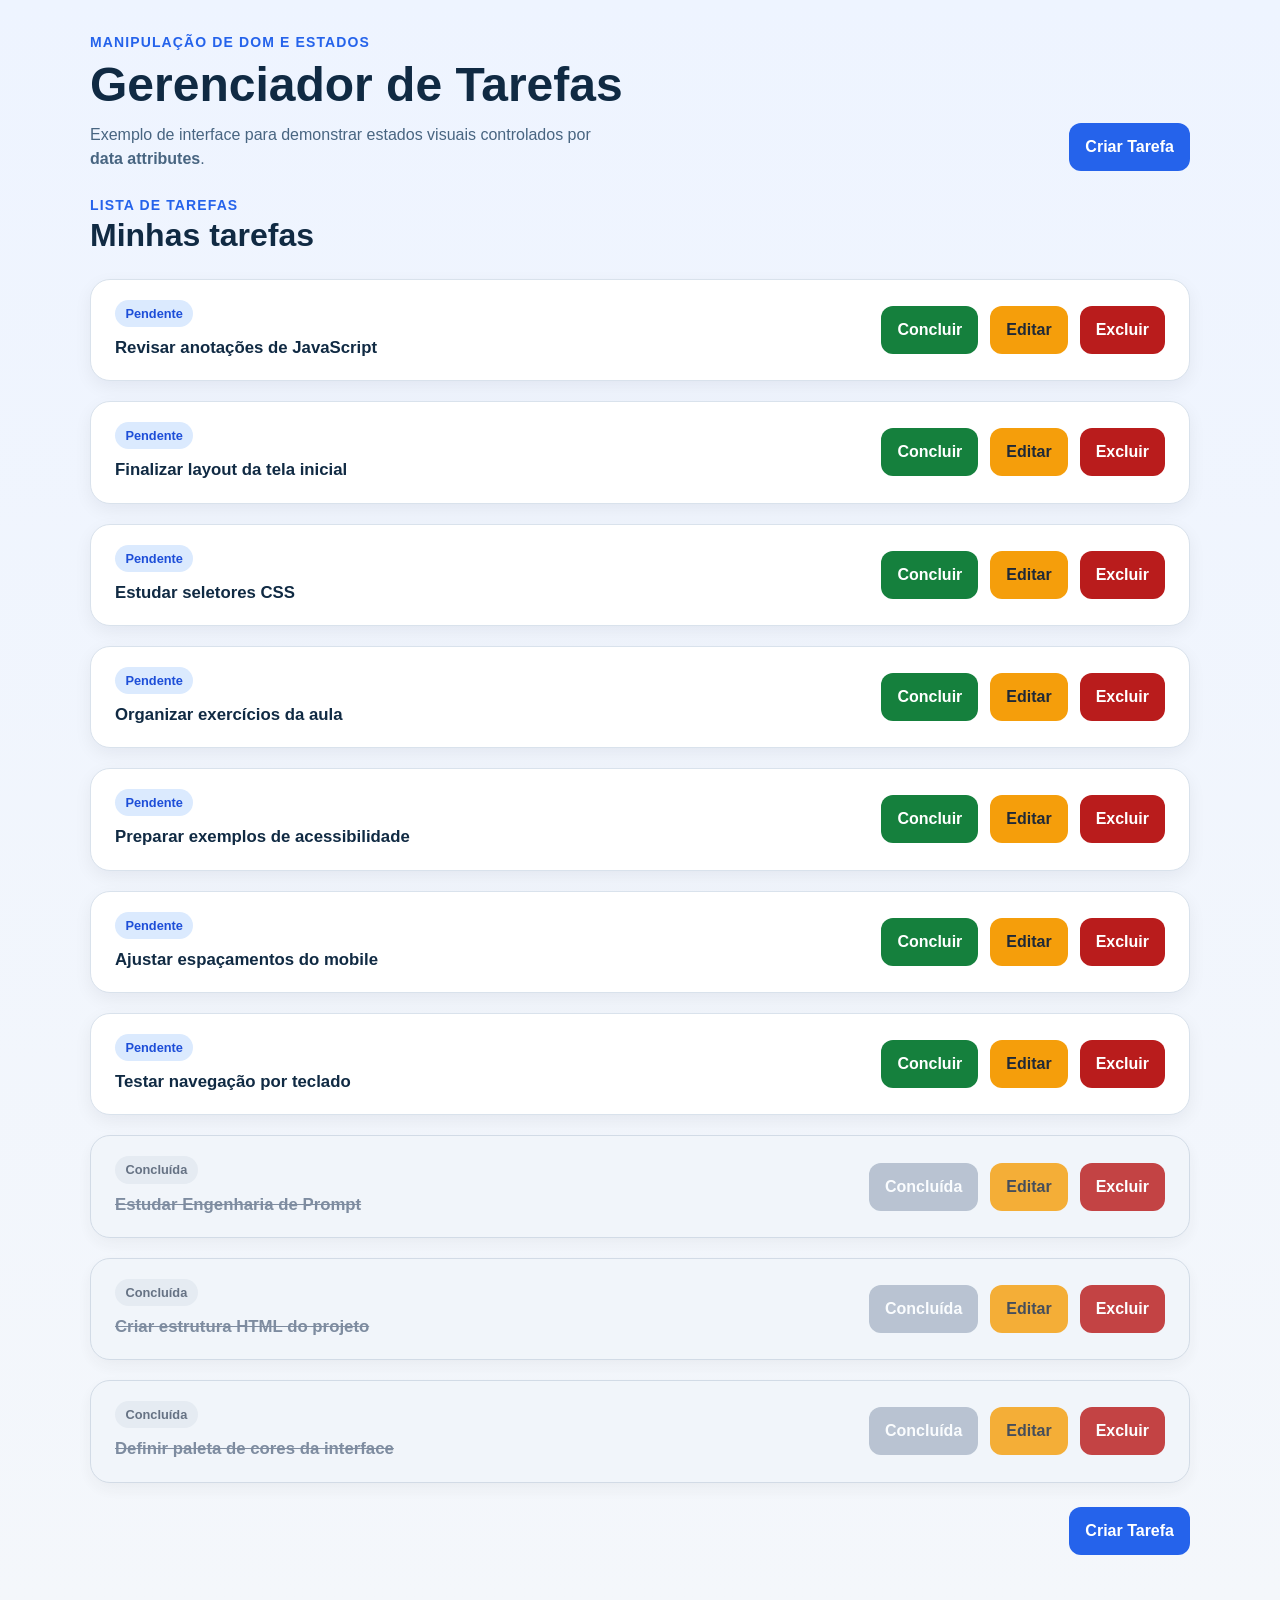
==== index.html @ d2b07baf "first" ====
<!DOCTYPE html>
<html lang="pt-BR">
<head>
    <meta charset="UTF-8" />
    <meta name="viewport" content="width=device-width, initial-scale=1.0" />
    <title>Gerenciador de Tarefas</title>
    <link rel="stylesheet" href="./styles.css" />
</head>
<body>
    <!-- Cabeçalho principal da aplicação -->
    <header class="page-header">
        <div class="container header-content">
            <div>
                <p class="eyebrow">Manipulação de DOM e estados</p>
                <h1>Gerenciador de Tarefas</h1>
                <p class="page-description">
                    Exemplo de interface para demonstrar estados visuais controlados por
                    <strong>data attributes</strong>.
                </p>
            </div>

            <a class="btn btn-primary create-task-link" href="./create.html" aria-label="Criar nova tarefa">
                Criar Tarefa
            </a>
        </div>
    </header>

    <main>
        <section class="task-section" aria-labelledby="task-list-title">
            <div class="container">
                <div class="section-header">
                    <div>
                        <p class="section-eyebrow">Lista de tarefas</p>
                        <h2 id="task-list-title">Minhas tarefas</h2>
                    </div>
                </div>

                <!-- Lista semântica de tarefas -->
                <div
                    class="task-list"
                    role="list"
                    aria-label="Lista de tarefas cadastradas"
                >
                    <article
                        class="task-card"
                        role="listitem"
                        data-id="20260317080001"
                        data-status="pending"
                        aria-label="Tarefa pendente: Revisar anotações de JavaScript"
                    >
                        <div class="task-content">
                            <p class="task-status-badge" aria-hidden="true">Pendente</p>
                            <p class="task-description">Revisar anotações de JavaScript</p>
                        </div>

                        <div class="task-actions" aria-label="Ações da tarefa Revisar anotações de JavaScript">
                            <button
                                type="button"
                                class="btn btn-success"
                                onclick="concludeTask('20260317080001')"
                                aria-label="Concluir tarefa: Revisar anotações de JavaScript"
                            >
                                Concluir
                            </button>

                            <a
                                href="./edit.html?task=20260317080001"
                                class="btn btn-warning"
                                aria-label="Editar tarefa: Revisar anotações de JavaScript"
                            >
                                Editar
                            </a>

                            <button
                                type="button"
                                class="btn btn-danger"
                                onclick="deleteTask('20260317080001')"
                                aria-label="Excluir tarefa: Revisar anotações de JavaScript"
                            >
                                Excluir
                            </button>
                        </div>
                    </article>

                    <article
                        class="task-card"
                        role="listitem"
                        data-id="20260317081502"
                        data-status="pending"
                        aria-label="Tarefa pendente: Finalizar layout da tela inicial"
                    >
                        <div class="task-content">
                            <p class="task-status-badge" aria-hidden="true">Pendente</p>
                            <p class="task-description">Finalizar layout da tela inicial</p>
                        </div>

                        <div class="task-actions" aria-label="Ações da tarefa Finalizar layout da tela inicial">
                            <button
                                type="button"
                                class="btn btn-success"
                                onclick="concludeTask('20260317081502')"
                                aria-label="Concluir tarefa: Finalizar layout da tela inicial"
                            >
                                Concluir
                            </button>

                            <a
                                href="./edit.html?task=20260317081502"
                                class="btn btn-warning"
                                aria-label="Editar tarefa: Finalizar layout da tela inicial"
                            >
                                Editar
                            </a>

                            <button
                                type="button"
                                class="btn btn-danger"
                                onclick="deleteTask('20260317081502')"
                                aria-label="Excluir tarefa: Finalizar layout da tela inicial"
                            >
                                Excluir
                            </button>
                        </div>
                    </article>

                    <article
                        class="task-card"
                        role="listitem"
                        data-id="20260317083003"
                        data-status="pending"
                        aria-label="Tarefa pendente: Estudar seletores CSS"
                    >
                        <div class="task-content">
                            <p class="task-status-badge" aria-hidden="true">Pendente</p>
                            <p class="task-description">Estudar seletores CSS</p>
                        </div>

                        <div class="task-actions" aria-label="Ações da tarefa Estudar seletores CSS">
                            <button
                                type="button"
                                class="btn btn-success"
                                onclick="concludeTask('20260317083003')"
                                aria-label="Concluir tarefa: Estudar seletores CSS"
                            >
                                Concluir
                            </button>

                            <a
                                href="./edit.html?task=20260317083003"
                                class="btn btn-warning"
                                aria-label="Editar tarefa: Estudar seletores CSS"
                            >
                                Editar
                            </a>

                            <button
                                type="button"
                                class="btn btn-danger"
                                onclick="deleteTask('20260317083003')"
                                aria-label="Excluir tarefa: Estudar seletores CSS"
                            >
                                Excluir
                            </button>
                        </div>
                    </article>

                    <article
                        class="task-card"
                        role="listitem"
                        data-id="20260317084504"
                        data-status="pending"
                        aria-label="Tarefa pendente: Organizar exercícios da aula"
                    >
                        <div class="task-content">
                            <p class="task-status-badge" aria-hidden="true">Pendente</p>
                            <p class="task-description">Organizar exercícios da aula</p>
                        </div>

                        <div class="task-actions" aria-label="Ações da tarefa Organizar exercícios da aula">
                            <button
                                type="button"
                                class="btn btn-success"
                                onclick="concludeTask('20260317084504')"
                                aria-label="Concluir tarefa: Organizar exercícios da aula"
                            >
                                Concluir
                            </button>

                            <a
                                href="./edit.html?task=20260317084504"
                                class="btn btn-warning"
                                aria-label="Editar tarefa: Organizar exercícios da aula"
                            >
                                Editar
                            </a>

                            <button
                                type="button"
                                class="btn btn-danger"
                                onclick="deleteTask('20260317084504')"
                                aria-label="Excluir tarefa: Organizar exercícios da aula"
                            >
                                Excluir
                            </button>
                        </div>
                    </article>

                    <article
                        class="task-card"
                        role="listitem"
                        data-id="20260317090005"
                        data-status="pending"
                        aria-label="Tarefa pendente: Preparar exemplos de acessibilidade"
                    >
                        <div class="task-content">
                            <p class="task-status-badge" aria-hidden="true">Pendente</p>
                            <p class="task-description">Preparar exemplos de acessibilidade</p>
                        </div>

                        <div class="task-actions" aria-label="Ações da tarefa Preparar exemplos de acessibilidade">
                            <button
                                type="button"
                                class="btn btn-success"
                                onclick="concludeTask('20260317090005')"
                                aria-label="Concluir tarefa: Preparar exemplos de acessibilidade"
                            >
                                Concluir
                            </button>

                            <a
                                href="./edit.html?task=20260317090005"
                                class="btn btn-warning"
                                aria-label="Editar tarefa: Preparar exemplos de acessibilidade"
                            >
                                Editar
                            </a>

                            <button
                                type="button"
                                class="btn btn-danger"
                                onclick="deleteTask('20260317090005')"
                                aria-label="Excluir tarefa: Preparar exemplos de acessibilidade"
                            >
                                Excluir
                            </button>
                        </div>
                    </article>

                    <article
                        class="task-card"
                        role="listitem"
                        data-id="20260317091506"
                        data-status="pending"
                        aria-label="Tarefa pendente: Ajustar espaçamentos do mobile"
                    >
                        <div class="task-content">
                            <p class="task-status-badge" aria-hidden="true">Pendente</p>
                            <p class="task-description">Ajustar espaçamentos do mobile</p>
                        </div>

                        <div class="task-actions" aria-label="Ações da tarefa Ajustar espaçamentos do mobile">
                            <button
                                type="button"
                                class="btn btn-success"
                                onclick="concludeTask('20260317091506')"
                                aria-label="Concluir tarefa: Ajustar espaçamentos do mobile"
                            >
                                Concluir
                            </button>

                            <a
                                href="./edit.html?task=20260317091506"
                                class="btn btn-warning"
                                aria-label="Editar tarefa: Ajustar espaçamentos do mobile"
                            >
                                Editar
                            </a>

                            <button
                                type="button"
                                class="btn btn-danger"
                                onclick="deleteTask('20260317091506')"
                                aria-label="Excluir tarefa: Ajustar espaçamentos do mobile"
                            >
                                Excluir
                            </button>
                        </div>
                    </article>

                    <article
                        class="task-card"
                        role="listitem"
                        data-id="20260317093007"
                        data-status="pending"
                        aria-label="Tarefa pendente: Testar navegação por teclado"
                    >
                        <div class="task-content">
                            <p class="task-status-badge" aria-hidden="true">Pendente</p>
                            <p class="task-description">Testar navegação por teclado</p>
                        </div>

                        <div class="task-actions" aria-label="Ações da tarefa Testar navegação por teclado">
                            <button
                                type="button"
                                class="btn btn-success"
                                onclick="concludeTask('20260317093007')"
                                aria-label="Concluir tarefa: Testar navegação por teclado"
                            >
                                Concluir
                            </button>

                            <a
                                href="./edit.html?task=20260317093007"
                                class="btn btn-warning"
                                aria-label="Editar tarefa: Testar navegação por teclado"
                            >
                                Editar
                            </a>

                            <button
                                type="button"
                                class="btn btn-danger"
                                onclick="deleteTask('20260317093007')"
                                aria-label="Excluir tarefa: Testar navegação por teclado"
                            >
                                Excluir
                            </button>
                        </div>
                    </article>

                    <article
                        class="task-card"
                        role="listitem"
                        data-id="20260317094508"
                        data-status="done"
                        aria-label="Tarefa concluída: Estudar Engenharia de Prompt"
                    >
                        <div class="task-content">
                            <p class="task-status-badge" aria-hidden="true">Concluída</p>
                            <p class="task-description">Estudar Engenharia de Prompt</p>
                        </div>

                        <div class="task-actions" aria-label="Ações da tarefa Estudar Engenharia de Prompt">
                            <button
                                type="button"
                                class="btn btn-success"
                                disabled
                                aria-label="Tarefa já concluída: Estudar Engenharia de Prompt"
                            >
                                Concluída
                            </button>

                            <a
                                href="./edit.html?task=20260317094508"
                                class="btn btn-warning"
                                aria-label="Editar tarefa: Estudar Engenharia de Prompt"
                            >
                                Editar
                            </a>

                            <button
                                type="button"
                                class="btn btn-danger"
                                onclick="deleteTask('20260317094508')"
                                aria-label="Excluir tarefa: Estudar Engenharia de Prompt"
                            >
                                Excluir
                            </button>
                        </div>
                    </article>

                    <article
                        class="task-card"
                        role="listitem"
                        data-id="20260317100009"
                        data-status="done"
                        aria-label="Tarefa concluída: Criar estrutura HTML do projeto"
                    >
                        <div class="task-content">
                            <p class="task-status-badge" aria-hidden="true">Concluída</p>
                            <p class="task-description">Criar estrutura HTML do projeto</p>
                        </div>

                        <div class="task-actions" aria-label="Ações da tarefa Criar estrutura HTML do projeto">
                            <button
                                type="button"
                                class="btn btn-success"
                                disabled
                                aria-label="Tarefa já concluída: Criar estrutura HTML do projeto"
                            >
                                Concluída
                            </button>

                            <a
                                href="./edit.html?task=20260317100009"
                                class="btn btn-warning"
                                aria-label="Editar tarefa: Criar estrutura HTML do projeto"
                            >
                                Editar
                            </a>

                            <button
                                type="button"
                                class="btn btn-danger"
                                onclick="deleteTask('20260317100009')"
                                aria-label="Excluir tarefa: Criar estrutura HTML do projeto"
                            >
                                Excluir
                            </button>
                        </div>
                    </article>

                    <article
                        class="task-card"
                        role="listitem"
                        data-id="20260317101510"
                        data-status="done"
                        aria-label="Tarefa concluída: Definir paleta de cores da interface"
                    >
                        <div class="task-content">
                            <p class="task-status-badge" aria-hidden="true">Concluída</p>
                            <p class="task-description">Definir paleta de cores da interface</p>
                        </div>

                        <div class="task-actions" aria-label="Ações da tarefa Definir paleta de cores da interface">
                            <button
                                type="button"
                                class="btn btn-success"
                                disabled
                                aria-label="Tarefa já concluída: Definir paleta de cores da interface"
                            >
                                Concluída
                            </button>

                            <a
                                href="./edit.html?task=20260317101510"
                                class="btn btn-warning"
                                aria-label="Editar tarefa: Definir paleta de cores da interface"
                            >
                                Editar
                            </a>

                            <button
                                type="button"
                                class="btn btn-danger"
                                onclick="deleteTask('20260317101510')"
                                aria-label="Excluir tarefa: Definir paleta de cores da interface"
                            >
                                Excluir
                            </button>
                        </div>
                    </article>
                </div>

                <div class="section-footer">
                    <a class="btn btn-primary create-task-link footer-link" href="./create.html" aria-label="Criar nova tarefa">
                        Criar Tarefa
                    </a>
                </div>
            </div>
        </section>
    </main>
</body>
</html>
---- styles.css ----
/* =========================
   Reset moderno
   ========================= */
*,
*::before,
*::after {
    box-sizing: border-box;
}

* {
    margin: 0;
}

html {
    scroll-behavior: smooth;
}

body {
    min-height: 100vh;
    line-height: 1.5;
    -webkit-font-smoothing: antialiased;
    text-rendering: optimizeLegibility;
}

img,
picture,
svg,
video,
canvas {
    display: block;
    max-width: 100%;
}

input,
button,
textarea,
select,
a {
    font: inherit;
}

button {
    border: none;
    background: none;
    cursor: pointer;
}

a {
    text-decoration: none;
}

ul,
ol {
    list-style: none;
    padding: 0;
}

/* =========================
   Variáveis de tema
   ========================= */
:root {
    --color-bg: #f4f7fb;
    --color-surface: #ffffff;
    --color-surface-muted: #f8fafc;
    --color-border: #d9e2ec;
    --color-text: #102a43;
    --color-text-soft: #486581;
    --color-text-muted: #7b8794;

    --color-primary: #2563eb;
    --color-primary-hover: #1d4ed8;

    --color-success: #15803d;
    --color-success-hover: #166534;

    --color-warning: #b45309;
    --color-warning-hover: #92400e;

    --color-danger: #b91c1c;
    --color-danger-hover: #991b1b;

    --color-done-bg: #f1f5f9;
    --color-done-border: #cbd5e1;
    --color-done-text: #64748b;

    --shadow-sm: 0 6px 18px rgba(15, 23, 42, 0.06);
    --shadow-md: 0 12px 28px rgba(15, 23, 42, 0.08);

    --radius-sm: 0.75rem;
    --radius-md: 1rem;
    --radius-lg: 1.25rem;

    --container-width: 1100px;
}

/* =========================
   Base
   ========================= */
body {
    font-family: Arial, Helvetica, sans-serif;
    background: linear-gradient(180deg, #eef4ff 0%, var(--color-bg) 100%);
    color: var(--color-text);
}

.container {
    width: min(100% - 2rem, var(--container-width));
    margin-inline: auto;
}

.page-header {
    padding: 2rem 0 1.5rem;
}

.header-content {
    display: flex;
    flex-direction: column;
    gap: 1rem;
}

.eyebrow,
.section-eyebrow {
    font-size: 0.875rem;
    font-weight: 700;
    letter-spacing: 0.08em;
    text-transform: uppercase;
    color: var(--color-primary);
}

h1 {
    font-size: clamp(2rem, 5vw, 3rem);
    line-height: 1.1;
    margin-top: 0.35rem;
}

h2 {
    font-size: clamp(1.4rem, 4vw, 2rem);
    line-height: 1.2;
}

.page-description {
    margin-top: 0.75rem;
    max-width: 60ch;
    color: var(--color-text-soft);
}

.task-section {
    padding-bottom: 3rem;
}

.section-header {
    margin-bottom: 1.5rem;
}

.task-list {
    display: grid;
    gap: 1rem;
}

.task-card {
    display: flex;
    flex-direction: column;
    gap: 1rem;
    padding: 1rem;
    border: 1px solid var(--color-border);
    border-radius: var(--radius-lg);
    background-color: var(--color-surface);
    box-shadow: var(--shadow-sm);
    transition: transform 0.2s ease, box-shadow 0.2s ease;
}

.task-card:hover {
    transform: translateY(-2px);
    box-shadow: var(--shadow-md);
}

.task-content {
    display: flex;
    flex-direction: column;
    gap: 0.5rem;
}

.task-status-badge {
    align-self: flex-start;
    padding: 0.25rem 0.65rem;
    border-radius: 999px;
    font-size: 0.8rem;
    font-weight: 700;
    background-color: #dbeafe;
    color: #1d4ed8;
}

.task-description {
    font-size: 1rem;
    font-weight: 600;
    color: var(--color-text);
}

.task-actions {
    display: flex;
    flex-wrap: wrap;
    gap: 0.75rem;
}

.btn {
    display: inline-flex;
    align-items: center;
    justify-content: center;
    min-height: 44px;
    padding: 0.75rem 1rem;
    border-radius: var(--radius-sm);
    font-weight: 700;
    transition: background-color 0.2s ease, transform 0.2s ease, opacity 0.2s ease;
}

.btn:hover {
    transform: translateY(-1px);
}

.btn:focus-visible {
    outline: 3px solid rgba(37, 99, 235, 0.28);
    outline-offset: 3px;
}

.btn:disabled {
    cursor: not-allowed;
    opacity: 0.75;
    transform: none;
}

.btn-primary {
    background-color: var(--color-primary);
    color: #ffffff;
}

.btn-primary:hover {
    background-color: var(--color-primary-hover);
}

.btn-success {
    background-color: var(--color-success);
    color: #ffffff;
}

.btn-success:hover {
    background-color: var(--color-success-hover);
}

.btn-warning {
    background-color: #f59e0b;
    color: #1f2937;
}

.btn-warning:hover {
    background-color: var(--color-warning-hover);
    color: #ffffff;
}

.btn-danger {
    background-color: var(--color-danger);
    color: #ffffff;
}

.btn-danger:hover {
    background-color: var(--color-danger-hover);
}

.create-task-link {
    width: fit-content;
}

.section-footer {
    margin-top: 1.5rem;
    display: flex;
    justify-content: center;
}

/* =========================
   Estado visual com data attributes
   ========================= */

/* 
   Este seletor aplica estilos apenas aos cards cujo atributo
   data-status seja exatamente "done".
*/
.task-card[data-status="done"] {
    background-color: var(--color-done-bg);
    border-color: var(--color-done-border);
    opacity: 0.82;
}

/*
   Aqui alteramos a aparência do texto da tarefa concluída.
   O seletor [data-status="done"] permite estilizar com base no estado
   declarado no próprio HTML.
*/
.task-card[data-status="done"] .task-description {
    color: var(--color-done-text);
    text-decoration: line-through;
}

.task-card[data-status="done"] .task-status-badge {
    background-color: #e2e8f0;
    color: #475569;
}

.task-card[data-status="done"] .btn-success {
    background-color: #94a3b8;
    color: #ffffff;
}

/* =========================
   Responsividade
   ========================= */
@media (min-width: 768px) {
    .header-content {
        flex-direction: row;
        align-items: flex-end;
        justify-content: space-between;
    }

    .task-card {
        flex-direction: row;
        align-items: center;
        justify-content: space-between;
        gap: 1.5rem;
        padding: 1.25rem 1.5rem;
    }

    .task-content {
        flex: 1;
    }

    .task-actions {
        justify-content: flex-end;
        flex-shrink: 0;
    }

    .section-footer {
        justify-content: flex-end;
    }
}

@media (min-width: 1024px) {
    .task-list {
        gap: 1.25rem;
    }

    .task-description {
        font-size: 1.05rem;
    }
}
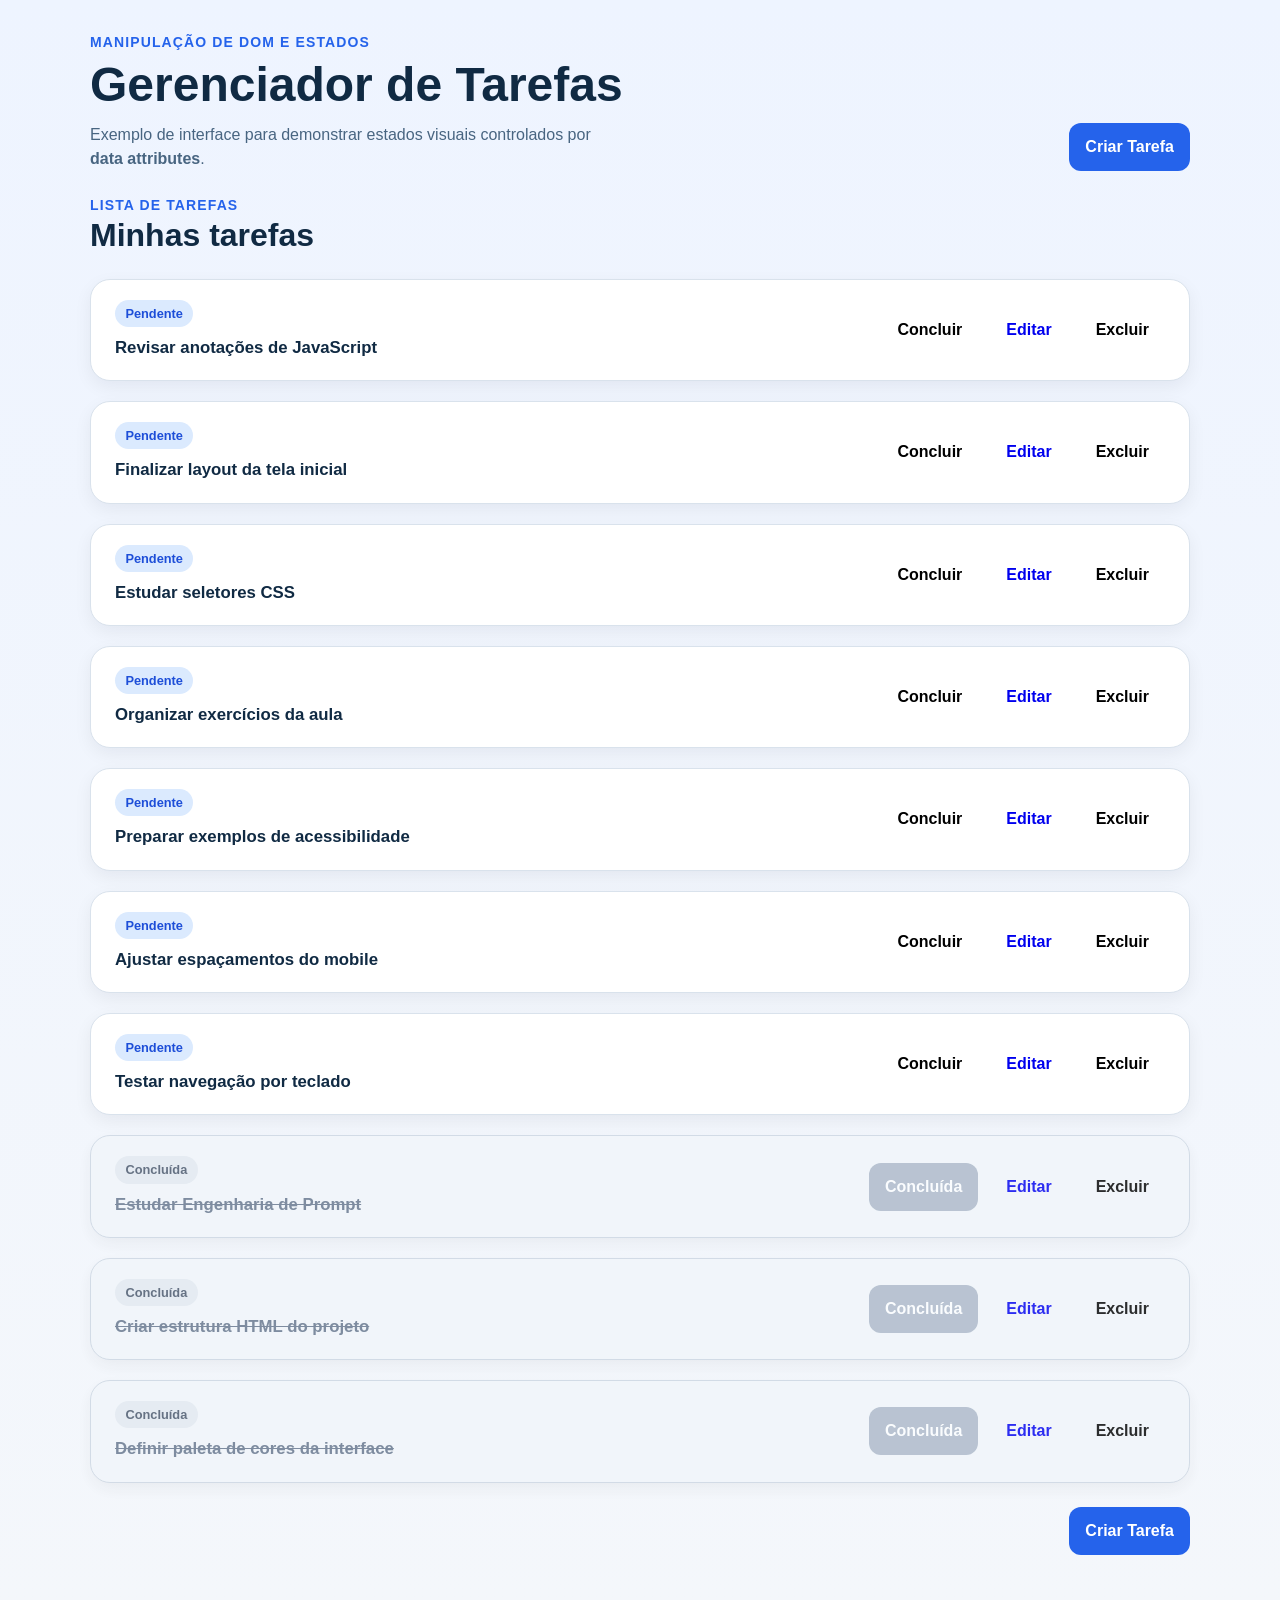
==== commit d371537e: "js" ====
--- a/index.html
+++ b/index.html
@@ -461,4 +461,5 @@
         </section>
     </main>
 </body>
+<script src="./js/helpers.js"></script>
 </html>
--- a/styles.css
+++ b/styles.css
@@ -4,6 +4,7 @@
 *,
 *::before,
 *::after {
+    /* Faz padding e border entrarem no cálculo total da largura/altura */
     box-sizing: border-box;
 }
 
@@ -83,6 +84,15 @@
     --color-done-border: #cbd5e1;
     --color-done-text: #64748b;
 
+    --color-secondary: #334155;
+    --color-secondary-hover: #1e293b;
+
+    --color-neutral: #e2e8f0;
+    --color-neutral-hover: #cbd5e1;
+    --color-neutral-text: #1e293b;
+
+    --color-focus-ring: rgba(37, 99, 235, 0.28);
+
     --shadow-sm: 0 6px 18px rgba(15, 23, 42, 0.06);
     --shadow-md: 0 12px 28px rgba(15, 23, 42, 0.08);
 
@@ -91,6 +101,7 @@
     --radius-lg: 1.25rem;
 
     --container-width: 1100px;
+    --form-width: 760px;
 }
 
 /* =========================
@@ -143,6 +154,202 @@
     color: var(--color-text-soft);
 }
 
+/* =========================
+   Botões
+   ========================= */
+.btn {
+    display: inline-flex;
+    align-items: center;
+    justify-content: center;
+    min-height: 44px;
+    padding: 0.75rem 1rem;
+    border-radius: var(--radius-sm);
+    font-weight: 700;
+    transition: background-color 0.2s ease, transform 0.2s ease, opacity 0.2s ease, border-color 0.2s ease;
+}
+
+.btn:hover {
+    transform: translateY(-1px);
+}
+
+.btn:focus-visible {
+    outline: 3px solid var(--color-focus-ring);
+    outline-offset: 3px;
+}
+
+.btn:disabled {
+    cursor: not-allowed;
+    opacity: 0.75;
+    transform: none;
+}
+
+.btn-primary {
+    background-color: var(--color-primary);
+    color: #ffffff;
+}
+
+.btn-primary:hover {
+    background-color: var(--color-primary-hover);
+}
+
+.btn-secondary {
+    background-color: var(--color-secondary);
+    color: #ffffff;
+}
+
+.btn-secondary:hover {
+    background-color: var(--color-secondary-hover);
+}
+
+.btn-light {
+    background-color: var(--color-neutral);
+    color: var(--color-neutral-text);
+}
+
+.btn-light:hover {
+    background-color: var(--color-neutral-hover);
+}
+
+.btn-danger-outline {
+    background-color: transparent;
+    color: var(--color-danger);
+    border: 1px solid var(--color-danger);
+}
+
+.btn-danger-outline:hover {
+    background-color: var(--color-danger);
+    color: #ffffff;
+}
+
+/* =========================
+   Utilitário de acessibilidade
+   ========================= */
+.sr-only {
+    position: absolute;
+    width: 1px;
+    height: 1px;
+    padding: 0;
+    margin: -1px;
+    overflow: hidden;
+    clip: rect(0, 0, 0, 0);
+    white-space: nowrap;
+    border: 0;
+}
+
+/* =========================
+   Seção do formulário
+   ========================= */
+.form-section {
+    padding-bottom: 3rem;
+}
+
+/* 
+   Este wrapper centraliza o formulário na tela.
+   Em telas maiores ele cria uma largura confortável de leitura.
+*/
+.form-wrapper {
+    display: flex;
+    justify-content: center;
+}
+
+.form-card {
+    width: 100%;
+    max-width: var(--form-width);
+    padding: 1.25rem;
+    border: 1px solid var(--color-border);
+    border-radius: var(--radius-lg);
+    background-color: var(--color-surface);
+    box-shadow: var(--shadow-sm);
+}
+
+.form-card-header {
+    margin-bottom: 1.5rem;
+}
+
+.form-description {
+    margin-top: 0.75rem;
+    color: var(--color-text-soft);
+}
+
+.task-form {
+    display: grid;
+    gap: 1.5rem;
+}
+
+.form-fieldset {
+    border: 0;
+    padding: 0;
+    margin: 0;
+    min-width: 0;
+}
+
+.form-group {
+    display: grid;
+    gap: 0.5rem;
+}
+
+.form-label {
+    font-weight: 700;
+    color: var(--color-text);
+}
+
+.form-help {
+    font-size: 0.95rem;
+    color: var(--color-text-muted);
+}
+
+.form-control {
+    width: 100%;
+    padding: 0.9rem 1rem;
+    border: 1px solid var(--color-border);
+    border-radius: var(--radius-md);
+    background-color: var(--color-surface-muted);
+    color: var(--color-text);
+    transition: border-color 0.2s ease, box-shadow 0.2s ease, background-color 0.2s ease;
+}
+
+.form-control::placeholder {
+    color: var(--color-text-muted);
+}
+
+.form-control:hover {
+    border-color: #b8c7d9;
+}
+
+.form-control:focus {
+    outline: none;
+    border-color: var(--color-primary);
+    box-shadow: 0 0 0 4px var(--color-focus-ring);
+    background-color: var(--color-surface);
+}
+
+/* 
+   O textarea recebe resize vertical para permitir ajuste de altura
+   sem quebrar o layout horizontal da página.
+*/
+.form-textarea {
+    resize: vertical;
+    min-height: 9rem;
+}
+
+/* Estilos de validação nativa do HTML */
+.form-control:required:invalid {
+    border-color: #d97706;
+}
+
+.form-control:required:valid {
+    border-color: #16a34a;
+}
+
+.form-actions {
+    display: flex;
+    flex-direction: column;
+    gap: 0.75rem;
+}
+
+/* =========================
+   Estilos já existentes da tela principal
+   ========================= */
 .task-section {
     padding-bottom: 3rem;
 }
@@ -201,69 +408,6 @@
     gap: 0.75rem;
 }
 
-.btn {
-    display: inline-flex;
-    align-items: center;
-    justify-content: center;
-    min-height: 44px;
-    padding: 0.75rem 1rem;
-    border-radius: var(--radius-sm);
-    font-weight: 700;
-    transition: background-color 0.2s ease, transform 0.2s ease, opacity 0.2s ease;
-}
-
-.btn:hover {
-    transform: translateY(-1px);
-}
-
-.btn:focus-visible {
-    outline: 3px solid rgba(37, 99, 235, 0.28);
-    outline-offset: 3px;
-}
-
-.btn:disabled {
-    cursor: not-allowed;
-    opacity: 0.75;
-    transform: none;
-}
-
-.btn-primary {
-    background-color: var(--color-primary);
-    color: #ffffff;
-}
-
-.btn-primary:hover {
-    background-color: var(--color-primary-hover);
-}
-
-.btn-success {
-    background-color: var(--color-success);
-    color: #ffffff;
-}
-
-.btn-success:hover {
-    background-color: var(--color-success-hover);
-}
-
-.btn-warning {
-    background-color: #f59e0b;
-    color: #1f2937;
-}
-
-.btn-warning:hover {
-    background-color: var(--color-warning-hover);
-    color: #ffffff;
-}
-
-.btn-danger {
-    background-color: var(--color-danger);
-    color: #ffffff;
-}
-
-.btn-danger:hover {
-    background-color: var(--color-danger-hover);
-}
-
 .create-task-link {
     width: fit-content;
 }
@@ -277,22 +421,12 @@
 /* =========================
    Estado visual com data attributes
    ========================= */
-
-/* 
-   Este seletor aplica estilos apenas aos cards cujo atributo
-   data-status seja exatamente "done".
-*/
 .task-card[data-status="done"] {
     background-color: var(--color-done-bg);
     border-color: var(--color-done-border);
     opacity: 0.82;
 }
 
-/*
-   Aqui alteramos a aparência do texto da tarefa concluída.
-   O seletor [data-status="done"] permite estilizar com base no estado
-   declarado no próprio HTML.
-*/
 .task-card[data-status="done"] .task-description {
     color: var(--color-done-text);
     text-decoration: line-through;
@@ -338,6 +472,16 @@
     .section-footer {
         justify-content: flex-end;
     }
+
+    .form-card {
+        padding: 2rem;
+    }
+
+    .form-actions {
+        flex-direction: row;
+        justify-content: flex-end;
+        flex-wrap: wrap;
+    }
 }
 
 @media (min-width: 1024px) {
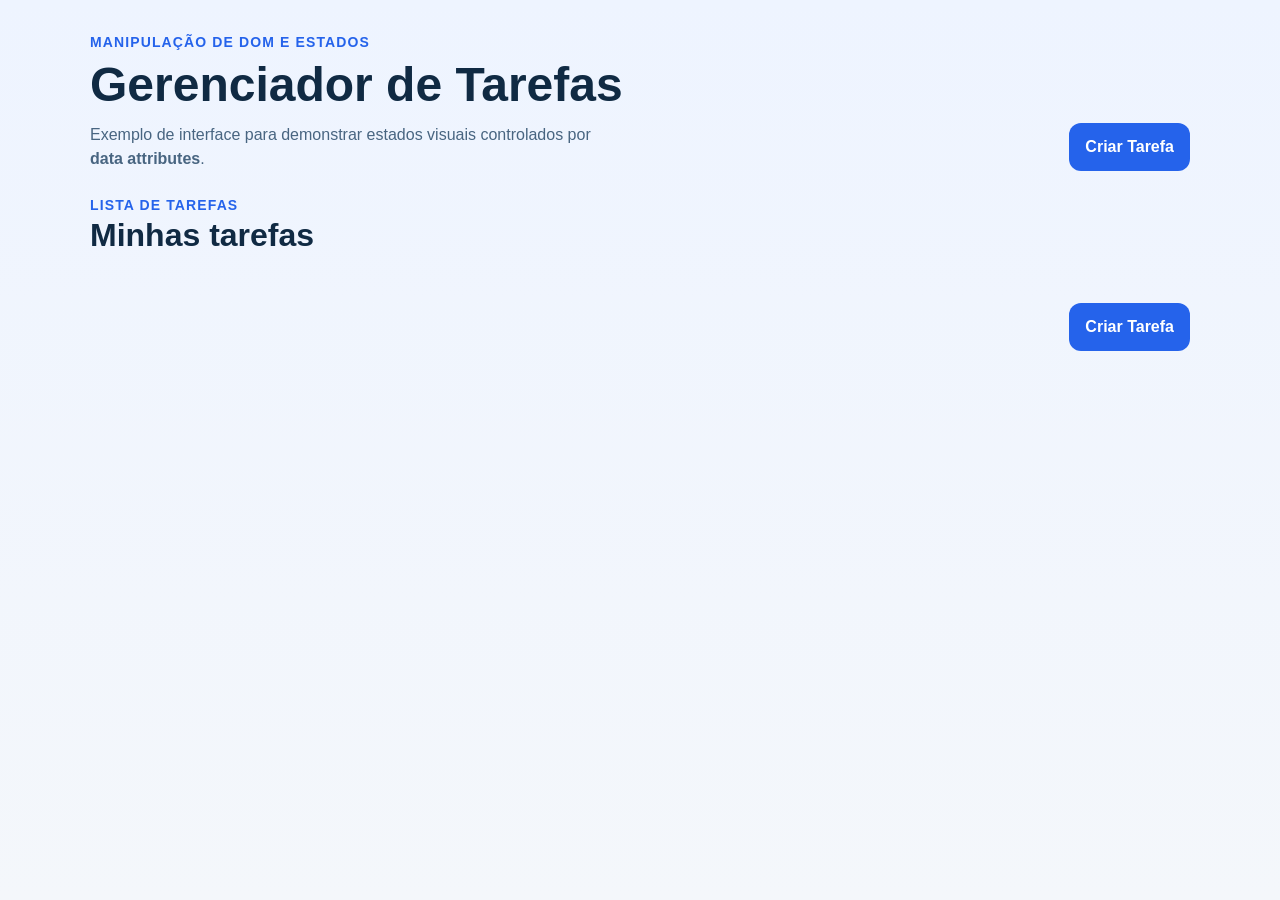
==== commit d71d6a85: "js" ====
--- a/index.html
+++ b/index.html
@@ -40,416 +40,10 @@
                     class="task-list"
                     role="list"
                     aria-label="Lista de tarefas cadastradas"
+                    id="task-list"
                 >
-                    <article
-                        class="task-card"
-                        role="listitem"
-                        data-id="20260317080001"
-                        data-status="pending"
-                        aria-label="Tarefa pendente: Revisar anotações de JavaScript"
-                    >
-                        <div class="task-content">
-                            <p class="task-status-badge" aria-hidden="true">Pendente</p>
-                            <p class="task-description">Revisar anotações de JavaScript</p>
-                        </div>
+                    
 
-                        <div class="task-actions" aria-label="Ações da tarefa Revisar anotações de JavaScript">
-                            <button
-                                type="button"
-                                class="btn btn-success"
-                                onclick="concludeTask('20260317080001')"
-                                aria-label="Concluir tarefa: Revisar anotações de JavaScript"
-                            >
-                                Concluir
-                            </button>
-
-                            <a
-                                href="./edit.html?task=20260317080001"
-                                class="btn btn-warning"
-                                aria-label="Editar tarefa: Revisar anotações de JavaScript"
-                            >
-                                Editar
-                            </a>
-
-                            <button
-                                type="button"
-                                class="btn btn-danger"
-                                onclick="deleteTask('20260317080001')"
-                                aria-label="Excluir tarefa: Revisar anotações de JavaScript"
-                            >
-                                Excluir
-                            </button>
-                        </div>
-                    </article>
-
-                    <article
-                        class="task-card"
-                        role="listitem"
-                        data-id="20260317081502"
-                        data-status="pending"
-                        aria-label="Tarefa pendente: Finalizar layout da tela inicial"
-                    >
-                        <div class="task-content">
-                            <p class="task-status-badge" aria-hidden="true">Pendente</p>
-                            <p class="task-description">Finalizar layout da tela inicial</p>
-                        </div>
-
-                        <div class="task-actions" aria-label="Ações da tarefa Finalizar layout da tela inicial">
-                            <button
-                                type="button"
-                                class="btn btn-success"
-                                onclick="concludeTask('20260317081502')"
-                                aria-label="Concluir tarefa: Finalizar layout da tela inicial"
-                            >
-                                Concluir
-                            </button>
-
-                            <a
-                                href="./edit.html?task=20260317081502"
-                                class="btn btn-warning"
-                                aria-label="Editar tarefa: Finalizar layout da tela inicial"
-                            >
-                                Editar
-                            </a>
-
-                            <button
-                                type="button"
-                                class="btn btn-danger"
-                                onclick="deleteTask('20260317081502')"
-                                aria-label="Excluir tarefa: Finalizar layout da tela inicial"
-                            >
-                                Excluir
-                            </button>
-                        </div>
-                    </article>
-
-                    <article
-                        class="task-card"
-                        role="listitem"
-                        data-id="20260317083003"
-                        data-status="pending"
-                        aria-label="Tarefa pendente: Estudar seletores CSS"
-                    >
-                        <div class="task-content">
-                            <p class="task-status-badge" aria-hidden="true">Pendente</p>
-                            <p class="task-description">Estudar seletores CSS</p>
-                        </div>
-
-                        <div class="task-actions" aria-label="Ações da tarefa Estudar seletores CSS">
-                            <button
-                                type="button"
-                                class="btn btn-success"
-                                onclick="concludeTask('20260317083003')"
-                                aria-label="Concluir tarefa: Estudar seletores CSS"
-                            >
-                                Concluir
-                            </button>
-
-                            <a
-                                href="./edit.html?task=20260317083003"
-                                class="btn btn-warning"
-                                aria-label="Editar tarefa: Estudar seletores CSS"
-                            >
-                                Editar
-                            </a>
-
-                            <button
-                                type="button"
-                                class="btn btn-danger"
-                                onclick="deleteTask('20260317083003')"
-                                aria-label="Excluir tarefa: Estudar seletores CSS"
-                            >
-                                Excluir
-                            </button>
-                        </div>
-                    </article>
-
-                    <article
-                        class="task-card"
-                        role="listitem"
-                        data-id="20260317084504"
-                        data-status="pending"
-                        aria-label="Tarefa pendente: Organizar exercícios da aula"
-                    >
-                        <div class="task-content">
-                            <p class="task-status-badge" aria-hidden="true">Pendente</p>
-                            <p class="task-description">Organizar exercícios da aula</p>
-                        </div>
-
-                        <div class="task-actions" aria-label="Ações da tarefa Organizar exercícios da aula">
-                            <button
-                                type="button"
-                                class="btn btn-success"
-                                onclick="concludeTask('20260317084504')"
-                                aria-label="Concluir tarefa: Organizar exercícios da aula"
-                            >
-                                Concluir
-                            </button>
-
-                            <a
-                                href="./edit.html?task=20260317084504"
-                                class="btn btn-warning"
-                                aria-label="Editar tarefa: Organizar exercícios da aula"
-                            >
-                                Editar
-                            </a>
-
-                            <button
-                                type="button"
-                                class="btn btn-danger"
-                                onclick="deleteTask('20260317084504')"
-                                aria-label="Excluir tarefa: Organizar exercícios da aula"
-                            >
-                                Excluir
-                            </button>
-                        </div>
-                    </article>
-
-                    <article
-                        class="task-card"
-                        role="listitem"
-                        data-id="20260317090005"
-                        data-status="pending"
-                        aria-label="Tarefa pendente: Preparar exemplos de acessibilidade"
-                    >
-                        <div class="task-content">
-                            <p class="task-status-badge" aria-hidden="true">Pendente</p>
-                            <p class="task-description">Preparar exemplos de acessibilidade</p>
-                        </div>
-
-                        <div class="task-actions" aria-label="Ações da tarefa Preparar exemplos de acessibilidade">
-                            <button
-                                type="button"
-                                class="btn btn-success"
-                                onclick="concludeTask('20260317090005')"
-                                aria-label="Concluir tarefa: Preparar exemplos de acessibilidade"
-                            >
-                                Concluir
-                            </button>
-
-                            <a
-                                href="./edit.html?task=20260317090005"
-                                class="btn btn-warning"
-                                aria-label="Editar tarefa: Preparar exemplos de acessibilidade"
-                            >
-                                Editar
-                            </a>
-
-                            <button
-                                type="button"
-                                class="btn btn-danger"
-                                onclick="deleteTask('20260317090005')"
-                                aria-label="Excluir tarefa: Preparar exemplos de acessibilidade"
-                            >
-                                Excluir
-                            </button>
-                        </div>
-                    </article>
-
-                    <article
-                        class="task-card"
-                        role="listitem"
-                        data-id="20260317091506"
-                        data-status="pending"
-                        aria-label="Tarefa pendente: Ajustar espaçamentos do mobile"
-                    >
-                        <div class="task-content">
-                            <p class="task-status-badge" aria-hidden="true">Pendente</p>
-                            <p class="task-description">Ajustar espaçamentos do mobile</p>
-                        </div>
-
-                        <div class="task-actions" aria-label="Ações da tarefa Ajustar espaçamentos do mobile">
-                            <button
-                                type="button"
-                                class="btn btn-success"
-                                onclick="concludeTask('20260317091506')"
-                                aria-label="Concluir tarefa: Ajustar espaçamentos do mobile"
-                            >
-                                Concluir
-                            </button>
-
-                            <a
-                                href="./edit.html?task=20260317091506"
-                                class="btn btn-warning"
-                                aria-label="Editar tarefa: Ajustar espaçamentos do mobile"
-                            >
-                                Editar
-                            </a>
-
-                            <button
-                                type="button"
-                                class="btn btn-danger"
-                                onclick="deleteTask('20260317091506')"
-                                aria-label="Excluir tarefa: Ajustar espaçamentos do mobile"
-                            >
-                                Excluir
-                            </button>
-                        </div>
-                    </article>
-
-                    <article
-                        class="task-card"
-                        role="listitem"
-                        data-id="20260317093007"
-                        data-status="pending"
-                        aria-label="Tarefa pendente: Testar navegação por teclado"
-                    >
-                        <div class="task-content">
-                            <p class="task-status-badge" aria-hidden="true">Pendente</p>
-                            <p class="task-description">Testar navegação por teclado</p>
-                        </div>
-
-                        <div class="task-actions" aria-label="Ações da tarefa Testar navegação por teclado">
-                            <button
-                                type="button"
-                                class="btn btn-success"
-                                onclick="concludeTask('20260317093007')"
-                                aria-label="Concluir tarefa: Testar navegação por teclado"
-                            >
-                                Concluir
-                            </button>
-
-                            <a
-                                href="./edit.html?task=20260317093007"
-                                class="btn btn-warning"
-                                aria-label="Editar tarefa: Testar navegação por teclado"
-                            >
-                                Editar
-                            </a>
-
-                            <button
-                                type="button"
-                                class="btn btn-danger"
-                                onclick="deleteTask('20260317093007')"
-                                aria-label="Excluir tarefa: Testar navegação por teclado"
-                            >
-                                Excluir
-                            </button>
-                        </div>
-                    </article>
-
-                    <article
-                        class="task-card"
-                        role="listitem"
-                        data-id="20260317094508"
-                        data-status="done"
-                        aria-label="Tarefa concluída: Estudar Engenharia de Prompt"
-                    >
-                        <div class="task-content">
-                            <p class="task-status-badge" aria-hidden="true">Concluída</p>
-                            <p class="task-description">Estudar Engenharia de Prompt</p>
-                        </div>
-
-                        <div class="task-actions" aria-label="Ações da tarefa Estudar Engenharia de Prompt">
-                            <button
-                                type="button"
-                                class="btn btn-success"
-                                disabled
-                                aria-label="Tarefa já concluída: Estudar Engenharia de Prompt"
-                            >
-                                Concluída
-                            </button>
-
-                            <a
-                                href="./edit.html?task=20260317094508"
-                                class="btn btn-warning"
-                                aria-label="Editar tarefa: Estudar Engenharia de Prompt"
-                            >
-                                Editar
-                            </a>
-
-                            <button
-                                type="button"
-                                class="btn btn-danger"
-                                onclick="deleteTask('20260317094508')"
-                                aria-label="Excluir tarefa: Estudar Engenharia de Prompt"
-                            >
-                                Excluir
-                            </button>
-                        </div>
-                    </article>
-
-                    <article
-                        class="task-card"
-                        role="listitem"
-                        data-id="20260317100009"
-                        data-status="done"
-                        aria-label="Tarefa concluída: Criar estrutura HTML do projeto"
-                    >
-                        <div class="task-content">
-                            <p class="task-status-badge" aria-hidden="true">Concluída</p>
-                            <p class="task-description">Criar estrutura HTML do projeto</p>
-                        </div>
-
-                        <div class="task-actions" aria-label="Ações da tarefa Criar estrutura HTML do projeto">
-                            <button
-                                type="button"
-                                class="btn btn-success"
-                                disabled
-                                aria-label="Tarefa já concluída: Criar estrutura HTML do projeto"
-                            >
-                                Concluída
-                            </button>
-
-                            <a
-                                href="./edit.html?task=20260317100009"
-                                class="btn btn-warning"
-                                aria-label="Editar tarefa: Criar estrutura HTML do projeto"
-                            >
-                                Editar
-                            </a>
-
-                            <button
-                                type="button"
-                                class="btn btn-danger"
-                                onclick="deleteTask('20260317100009')"
-                                aria-label="Excluir tarefa: Criar estrutura HTML do projeto"
-                            >
-                                Excluir
-                            </button>
-                        </div>
-                    </article>
-
-                    <article
-                        class="task-card"
-                        role="listitem"
-                        data-id="20260317101510"
-                        data-status="done"
-                        aria-label="Tarefa concluída: Definir paleta de cores da interface"
-                    >
-                        <div class="task-content">
-                            <p class="task-status-badge" aria-hidden="true">Concluída</p>
-                            <p class="task-description">Definir paleta de cores da interface</p>
-                        </div>
-
-                        <div class="task-actions" aria-label="Ações da tarefa Definir paleta de cores da interface">
-                            <button
-                                type="button"
-                                class="btn btn-success"
-                                disabled
-                                aria-label="Tarefa já concluída: Definir paleta de cores da interface"
-                            >
-                                Concluída
-                            </button>
-
-                            <a
-                                href="./edit.html?task=20260317101510"
-                                class="btn btn-warning"
-                                aria-label="Editar tarefa: Definir paleta de cores da interface"
-                            >
-                                Editar
-                            </a>
-
-                            <button
-                                type="button"
-                                class="btn btn-danger"
-                                onclick="deleteTask('20260317101510')"
-                                aria-label="Excluir tarefa: Definir paleta de cores da interface"
-                            >
-                                Excluir
-                            </button>
-                        </div>
-                    </article>
                 </div>
 
                 <div class="section-footer">
@@ -462,4 +56,5 @@
     </main>
 </body>
 <script src="./js/helpers.js"></script>
+<script src="./js/index.js"></script>
 </html>
